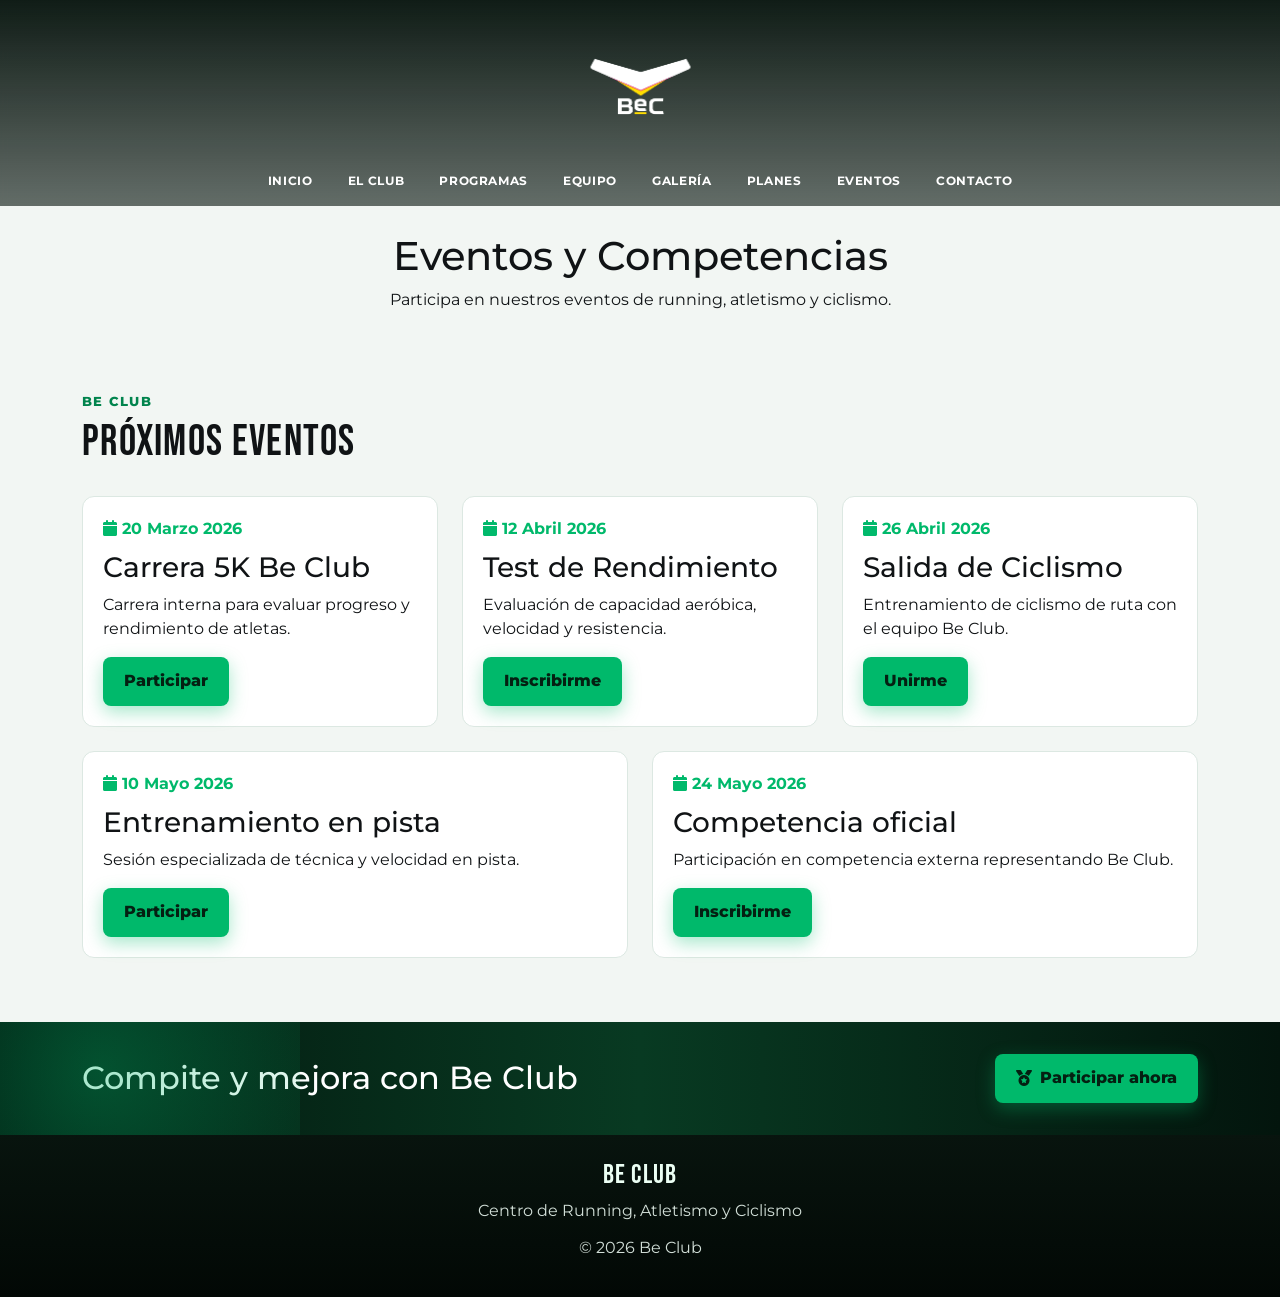
==== eventos.html @ 6abadcc3 "commit" ====
<!DOCTYPE html>
<html lang="es">

<head>

<meta charset="UTF-8">
<meta name="viewport" content="width=device-width, initial-scale=1.0">

<title>Eventos | Be Club</title>

<meta name="description" content="Eventos, competencias y actividades de running, atletismo y ciclismo en Be Club.">

<link href="https://fonts.googleapis.com/css2?family=Bebas+Neue&family=Montserrat:wght@400;500;700;800&display=swap" rel="stylesheet">

<link rel="stylesheet" href="https://cdn.jsdelivr.net/npm/bootstrap@5.3.3/dist/css/bootstrap.min.css">

<link rel="stylesheet" href="https://cdnjs.cloudflare.com/ajax/libs/font-awesome/6.5.2/css/all.min.css">

<link rel="stylesheet" href="style1.css">

<style>

.event-card {

background: white;

padding: 20px;

border-radius: 12px;

border: 1px solid var(--stroke);

transition: 0.3s;

height: 100%;

}

.event-card:hover {

transform: translateY(-5px);

box-shadow: 0 10px 25px rgba(0,0,0,0.1);

}

.event-date {

color: var(--brand);

font-weight: bold;

margin-bottom: 10px;

}

</style>

</head>



<body>



<!-- NAVBAR -->
<header class="navbar">

<div class="logo">

<a href="index.html">

<img src="img/Logo_Final_BeClub-03.png">

</a>

</div>


<nav class="menu">

<ul>

<li><a href="index.html">Inicio</a></li>
<li><a href="info_club.html">El Club</a></li>
<li><a href="servicios.html">Programas</a></li>
<li><a href="instructores.html">Equipo</a></li>
<li><a href="galeria.html">Galería</a></li>
<li><a href="planes.html">Planes</a></li>
<li><a href="eventos.html">Eventos</a></li>
<li><a href="formularios/formulario.html">Contacto</a></li>

</ul>

</nav>

</header>



<!-- HERO -->
<section class="hero-section">

<div class="container text-center">

<h1 style="margin-top:140px;">Eventos y Competencias</h1>

<p>
Participa en nuestros eventos de running, atletismo y ciclismo.
</p>

</div>

</section>



<!-- EVENTOS -->
<section class="section-block">

<div class="container">

<div class="section-header">

<p class="section-tag">Be Club</p>

<h2>Próximos Eventos</h2>

</div>



<div class="row g-4">


<!-- EVENTO 1 -->
<div class="col-md-4">

<div class="event-card">

<div class="event-date">
<i class="fa-solid fa-calendar"></i>
20 Marzo 2026
</div>

<h3>Carrera 5K Be Club</h3>

<p>
Carrera interna para evaluar progreso y rendimiento de atletas.
</p>

<a class="btn-main" href="formularios/formulario.html">
Participar
</a>

</div>

</div>



<!-- EVENTO 2 -->
<div class="col-md-4">

<div class="event-card">

<div class="event-date">
<i class="fa-solid fa-calendar"></i>
12 Abril 2026
</div>

<h3>Test de Rendimiento</h3>

<p>
Evaluación de capacidad aeróbica, velocidad y resistencia.
</p>

<a class="btn-main" href="formularios/formulario.html">
Inscribirme
</a>

</div>

</div>



<!-- EVENTO 3 -->
<div class="col-md-4">

<div class="event-card">

<div class="event-date">
<i class="fa-solid fa-calendar"></i>
26 Abril 2026
</div>

<h3>Salida de Ciclismo</h3>

<p>
Entrenamiento de ciclismo de ruta con el equipo Be Club.
</p>

<a class="btn-main" href="formularios/formulario.html">
Unirme
</a>

</div>

</div>



<!-- EVENTO 4 -->
<div class="col-md-6">

<div class="event-card">

<div class="event-date">
<i class="fa-solid fa-calendar"></i>
10 Mayo 2026
</div>

<h3>Entrenamiento en pista</h3>

<p>
Sesión especializada de técnica y velocidad en pista.
</p>

<a class="btn-main" href="formularios/formulario.html">
Participar
</a>

</div>

</div>



<!-- EVENTO 5 -->
<div class="col-md-6">

<div class="event-card">

<div class="event-date">
<i class="fa-solid fa-calendar"></i>
24 Mayo 2026
</div>

<h3>Competencia oficial</h3>

<p>
Participación en competencia externa representando Be Club.
</p>

<a class="btn-main" href="formularios/formulario.html">
Inscribirme
</a>

</div>

</div>



</div>

</div>

</section>



<!-- CTA -->
<section class="cta-strip">

<div class="container cta-content">

<h2>Compite y mejora con Be Club</h2>

<a class="btn-main" href="formularios/formulario.html">

<i class="fa-solid fa-medal"></i>

Participar ahora

</a>

</div>

</section>



<!-- FOOTER -->
<footer class="site-footer py-4">

<div class="container text-center">

<h5>Be Club</h5>

<p>Centro de Running, Atletismo y Ciclismo</p>

<p>© <span id="year"></span> Be Club</p>

</div>

</footer>



<script>

document.getElementById("year").textContent = new Date().getFullYear();

const navbar = document.querySelector(".navbar");

window.addEventListener("scroll", function(){

navbar.classList.toggle("scrolled", window.scrollY > 20);

});

</script>



</body>
</html>
---- style1.css ----
:root {
    --bg-dark: #09120e;
    --bg-light: #f2f6f3;
    --text-dark: #101315;
    --text-soft: #4c585d;
    --brand: #00b96b;
    --brand-strong: #01844d;
    --card-bg: #ffffff;
    --stroke: #dce8e2;
}

* {
    box-sizing: border-box;
}

html {
    scroll-behavior: smooth;
}

body {
    margin: 0;
    padding: 0;
    font-family: 'Montserrat', sans-serif;
    color: var(--text-dark);
    background: var(--bg-light);
}

img {
    max-width: 100%;
    display: block;
}

section,
footer {
    scroll-margin-top: 92px;
}

.navbar {
    position: fixed;
    top: 0;
    left: 0;
    right: 0;
    z-index: 1000;
    display: flex;
    flex-direction: column;
    align-items: center;
    gap: 0.6rem;
    padding: 0.85rem 1rem;
    background: linear-gradient(180deg, rgba(3, 16, 10, 0.95), rgba(3, 16, 10, 0.6));
    backdrop-filter: blur(4px);
    transition: background-color 0.25s ease, box-shadow 0.25s ease;
}

.navbar.scrolled {
    background: rgba(8, 20, 14, 0.97);
    box-shadow: 0 8px 24px rgba(0, 0, 0, 0.25);
}

.logo img {
    width: 145px;
}

.menu ul {
    list-style: none;
    display: flex;
    flex-wrap: wrap;
    justify-content: center;
    gap: 0.6rem;
    margin: 0;
    padding: 0;
}

.menu a {
    text-decoration: none;
    color: #ffffff;
    font-weight: 700;
    text-transform: uppercase;
    letter-spacing: 0.05em;
    font-size: 0.78rem;
    padding: 0.55rem 0.8rem;
    border-radius: 999px;
    transition: background-color 0.25s ease, color 0.25s ease;
}

.menu a:hover,
.menu a:focus-visible {
    background: var(--brand);
    color: #03120b;
}

.hero-section {
    margin-top: 92px;
}

.carousel-item {
    position: relative;
    min-height: calc(100vh - 92px);
    max-height: 860px;
}

.carousel-item::before {
    content: "";
    position: absolute;
    inset: 0;
    background: linear-gradient(180deg, rgba(0, 0, 0, 0.15) 0%, rgba(0, 0, 0, 0.58) 100%);
    z-index: 1;
}

.carousel-item img {
    width: 100%;
    height: calc(100vh - 92px);
    min-height: 420px;
    object-fit: cover;
}

.carousel-caption {
    z-index: 2;
    bottom: 4rem;
}

.caption-box {
    display: inline-block;
    max-width: 760px;
    background: rgba(8, 18, 13, 0.55);
    border: 1px solid rgba(255, 255, 255, 0.2);
    border-radius: 14px;
    backdrop-filter: blur(3px);
    padding: 1.25rem 1.5rem;
}

.caption-box h1,
.caption-box h2,
.section-header h2,
.feature-card h3,
.coach-card h3,
.store-card h3,
.about h2,
.events h2,
.accordion-button {
    font-family: 'Bebas Neue', sans-serif;
    letter-spacing: 0.03em;
}

.caption-box h1,
.caption-box h2 {
    color: #ffffff;
    font-size: clamp(2rem, 3.8vw, 3.25rem);
    margin-bottom: 0.35rem;
}

.caption-box p {
    color: #edf4ef;
    font-size: clamp(0.95rem, 1.5vw, 1.15rem);
    margin-bottom: 1rem;
}

.btn-main {
    display: inline-flex;
    align-items: center;
    gap: 0.5rem;
    text-decoration: none;
    background: var(--brand);
    color: #042012;
    font-weight: 800;
    padding: 0.72rem 1.25rem;
    border-radius: 8px;
    border: 1px solid transparent;
    transition: transform 0.22s ease, background-color 0.22s ease, color 0.22s ease;
}

.btn-main:hover,
.btn-main:focus-visible {
    transform: translateY(-1px);
    background: var(--brand-strong);
    color: #e9fff3;
}

.cta-strip {
    background: linear-gradient(110deg, #061910 0%, #0e2a1a 45%, #1a3f28 100%);
    color: #ffffff;
    padding: 2rem 1rem;
}

.cta-content {
    display: flex;
    flex-wrap: wrap;
    align-items: center;
    justify-content: space-between;
    gap: 1rem;
}

.cta-content h2 {
    margin: 0;
    font-size: clamp(1.3rem, 3vw, 2rem);
}

.section-block {
    padding: 4rem 0;
}

.light-section {
    background: #ffffff;
}

.section-header {
    margin-bottom: 1.7rem;
}

.section-tag {
    margin: 0;
    text-transform: uppercase;
    letter-spacing: 0.11em;
    color: var(--brand-strong);
    font-size: 0.82rem;
    font-weight: 800;
}

.section-header h2 {
    margin: 0.35rem 0 0;
    font-size: clamp(1.8rem, 4vw, 2.7rem);
}

.feature-card,
.coach-card,
.store-card {
    background: var(--card-bg);
    border: 1px solid var(--stroke);
    border-radius: 14px;
    padding: 1.2rem;
    box-shadow: 0 8px 24px rgba(15, 31, 23, 0.07);
    transition: transform 0.2s ease, box-shadow 0.2s ease;
}

.feature-card:hover,
.coach-card:hover,
.store-card:hover {
    transform: translateY(-4px);
    box-shadow: 0 14px 28px rgba(15, 31, 23, 0.12);
}

.feature-card i {
    color: var(--brand-strong);
    font-size: 1.45rem;
    margin-bottom: 0.65rem;
}

.feature-card h3,
.coach-card h3,
.store-card h3 {
    font-size: 1.5rem;
    margin: 0 0 0.45rem;
}

.feature-card p,
.coach-card p,
.store-card p,
.about p,
.events p,
.events li,
.accordion-body,
.site-footer p {
    color: var(--text-soft);
    margin-bottom: 0.8rem;
}

.feature-card a,
.store-card a {
    color: var(--brand-strong);
    font-weight: 700;
    text-decoration: none;
}

.contenedor-galeria {
    display: flex;
    justify-content: center;
}

.galeria {
    display: flex;
    gap: 0.6rem;
    width: 100%;
    align-items: stretch; /* asegura misma altura */
}

.contenedor-imagen {
    flex: 1;
    height: 360px;
    overflow: hidden;
    border-radius: 12px;
    position: relative;
}

.galeria {
    display: flex;
    gap: 0.4rem;
    width: 100%;
}

.contenedor-imagen figure {
    width: 100%;
    height: 100%;
    margin: 0; /* elimina espacio extra */
}

.contenedor-imagen img {
    width: 100%;
    height: 100%;
    object-fit: cover; /* llena el cuadro sin deformarse */
    object-position: center; /* centra la imagen */
}

.contenedor-imagen {
    flex: 1;
    height: 360px;
    overflow: hidden;
    border-radius: 10px;
    box-shadow: 0 10px 22px rgba(0, 0, 0, 0.2);
    transition: flex 0.38s ease;
}

.contenedor-imagen img {
    width: 100%;
    height: 100%;
    object-fit: cover;
}

.contenedor-imagen:hover {
    flex: 2;
}

.about h2,
.events h2 {
    font-size: clamp(1.8rem, 3.5vw, 2.5rem);
}

.coach-card img {
    width: 100%;
    aspect-ratio: 4 / 3;
    object-fit: cover;
    border-radius: 9px;
    margin-bottom: 0.8rem;
}

.events ul {
    list-style: none;
    padding-left: 0;
    margin-bottom: 1rem;
}

.events li {
    padding-left: 1.5rem;
    position: relative;
}

.events li::before {
    content: "";
    width: 0.55rem;
    height: 0.55rem;
    border-radius: 50%;
    background: var(--brand);
    position: absolute;
    left: 0;
    top: 0.45rem;
}

.store-card .price {
    font-size: 1.1rem;
    font-weight: 800;
    color: #102b1b;
}

.store-card.featured {
    border: 2px solid var(--brand);
}

.accordion-item {
    border: 1px solid var(--stroke);
    margin-bottom: 0.7rem;
    border-radius: 8px;
    overflow: hidden;
}

.accordion-button {
    font-size: 1.35rem;
    background: #ffffff;
    color: #133120;
}

.accordion-button:not(.collapsed) {
    background: #e8f8ef;
    color: #0f2f1d;
}

.accordion-button:focus {
    box-shadow: 0 0 0 0.2rem rgba(0, 185, 107, 0.18);
}

.site-footer {
    background: #0a1610;
    color: #ecfff4;
}

.site-footer h5 {
    font-family: 'Bebas Neue', sans-serif;
    letter-spacing: 0.04em;
    font-size: 1.7rem;
}

.site-footer p,
.site-footer a {
    color: #d2dfd8;
}

.site-footer a {
    text-decoration: none;
}

.site-footer a:hover {
    color: #ffffff;
}

.social-list li {
    margin-bottom: 0.45rem;
}

.social-list i {
    width: 1.1rem;
    margin-right: 0.4rem;
}

.map-frame {
    margin-top: 0.8rem;
    border: 1px solid #284137;
    border-radius: 10px;
    overflow: hidden;
}

.site-footer hr {
    border-color: rgba(255, 255, 255, 0.2);
}

.footer-copy p {
    margin: 0;
}

@media (max-width: 991.98px) {
    .navbar {
        padding: 0.75rem;
    }

    .menu a {
        font-size: 0.72rem;
        padding: 0.45rem 0.7rem;
    }

    .carousel-caption {
        bottom: 2.5rem;
    }

    .caption-box {
        padding: 0.95rem 1.05rem;
    }

    .contenedor-imagen,
    .contenedor-imagen img {
        height: 280px;
    }
}

@media (max-width: 767.98px) {
    .hero-section {
        margin-top: 110px;
    }

    .carousel-item,
    .carousel-item img {
        min-height: 420px;
        height: 420px;
    }

    .carousel-caption {
        display: block !important;
    }

    .caption-box {
        max-width: 90%;
    }

    .cta-content {
        justify-content: center;
        text-align: center;
    }

    .galeria {
        flex-direction: column;
    }

    .contenedor-imagen,
    .contenedor-imagen:hover {
        flex: initial;
        height: 220px;
    }

    .section-block {
        padding: 3rem 0;
    }
}




/* ============================= */
/* HERO IMPACTO PROFESIONAL */
/* ============================= */

.hero-section {

position: relative;

overflow: hidden;

}

/* overlay extra profesional */

.carousel-item::after {

content:"";

position:absolute;

inset:0;

background:

linear-gradient(

180deg,

rgba(0,0,0,0.25) 0%,

rgba(0,0,0,0.55) 50%,

rgba(0,0,0,0.85) 100%

);

z-index:1;

}


/* caption animacion */

.carousel-caption {

z-index:3;

animation: heroFade 1.2s ease;

}


/* caja hero mejorada */

.caption-box {

box-shadow:

0 20px 60px rgba(0,0,0,0.45),

0 0 0 1px rgba(255,255,255,0.05);

}


/* titulo hero impacto */

.caption-box h1 {

font-size: clamp(2.8rem, 6vw, 5rem);

letter-spacing: 0.08em;

text-shadow:

0 4px 20px rgba(0,0,0,0.6);

}


/* texto hero */

.caption-box p {

font-size: clamp(1.1rem, 2vw, 1.4rem);

opacity: 0.95;

}


/* boton hero pro */

.btn-main {

box-shadow:

0 6px 18px rgba(0,185,107,0.35);

}

.btn-main:hover {

box-shadow:

0 10px 28px rgba(0,185,107,0.55);

}


/* ============================= */
/* NAVBAR PROFESIONAL */
/* ============================= */

.navbar {

transition: all 0.3s ease;

}

.navbar.scrolled {

background: rgba(4,14,9,0.98);

box-shadow:

0 6px 24px rgba(0,0,0,0.4);

}


/* ============================= */
/* CTA IMPACTO */
/* ============================= */

.cta-strip {

background:

linear-gradient(

90deg,

#03150d,

#083a22,

#03150d

);

position: relative;

overflow:hidden;

}

.cta-strip::before {

content:"";

position:absolute;

width:400px;

height:400px;

background: radial-gradient(

circle,

rgba(0,185,107,0.35),

transparent

);

top:-150px;

left:-100px;

}


/* ============================= */
/* CARDS PROFESIONALES */
/* ============================= */

.feature-card {

transition: all 0.3s ease;

}

.feature-card:hover {

transform: translateY(-8px) scale(1.02);

box-shadow:

0 20px 50px rgba(0,0,0,0.15);

}


/* ============================= */
/* GALERIA EFECTO PRO */
/* ============================= */

.contenedor-imagen {

transition: all 0.4s ease;

}

.contenedor-imagen:hover {

transform: scale(1.03);

z-index:2;

}


/* ============================= */
/* FOOTER PROFESIONAL */
/* ============================= */

.site-footer {

background:

linear-gradient(

180deg,

#08140e,

#020805

);

}


/* ============================= */
/* ANIMACIONES */
/* ============================= */

@keyframes heroFade {

from {

opacity:0;

transform: translateY(30px);

}

to {

opacity:1;

transform: translateY(0);

}

}


/* ============================= */
/* EFECTO ENTRADA SUAVE */
/* ============================= */

.section-block {

animation: sectionFade 1s ease;

}

@keyframes sectionFade {

from {

opacity:0;

transform: translateY(40px);

}

to {

opacity:1;

transform: translateY(0);

}

}
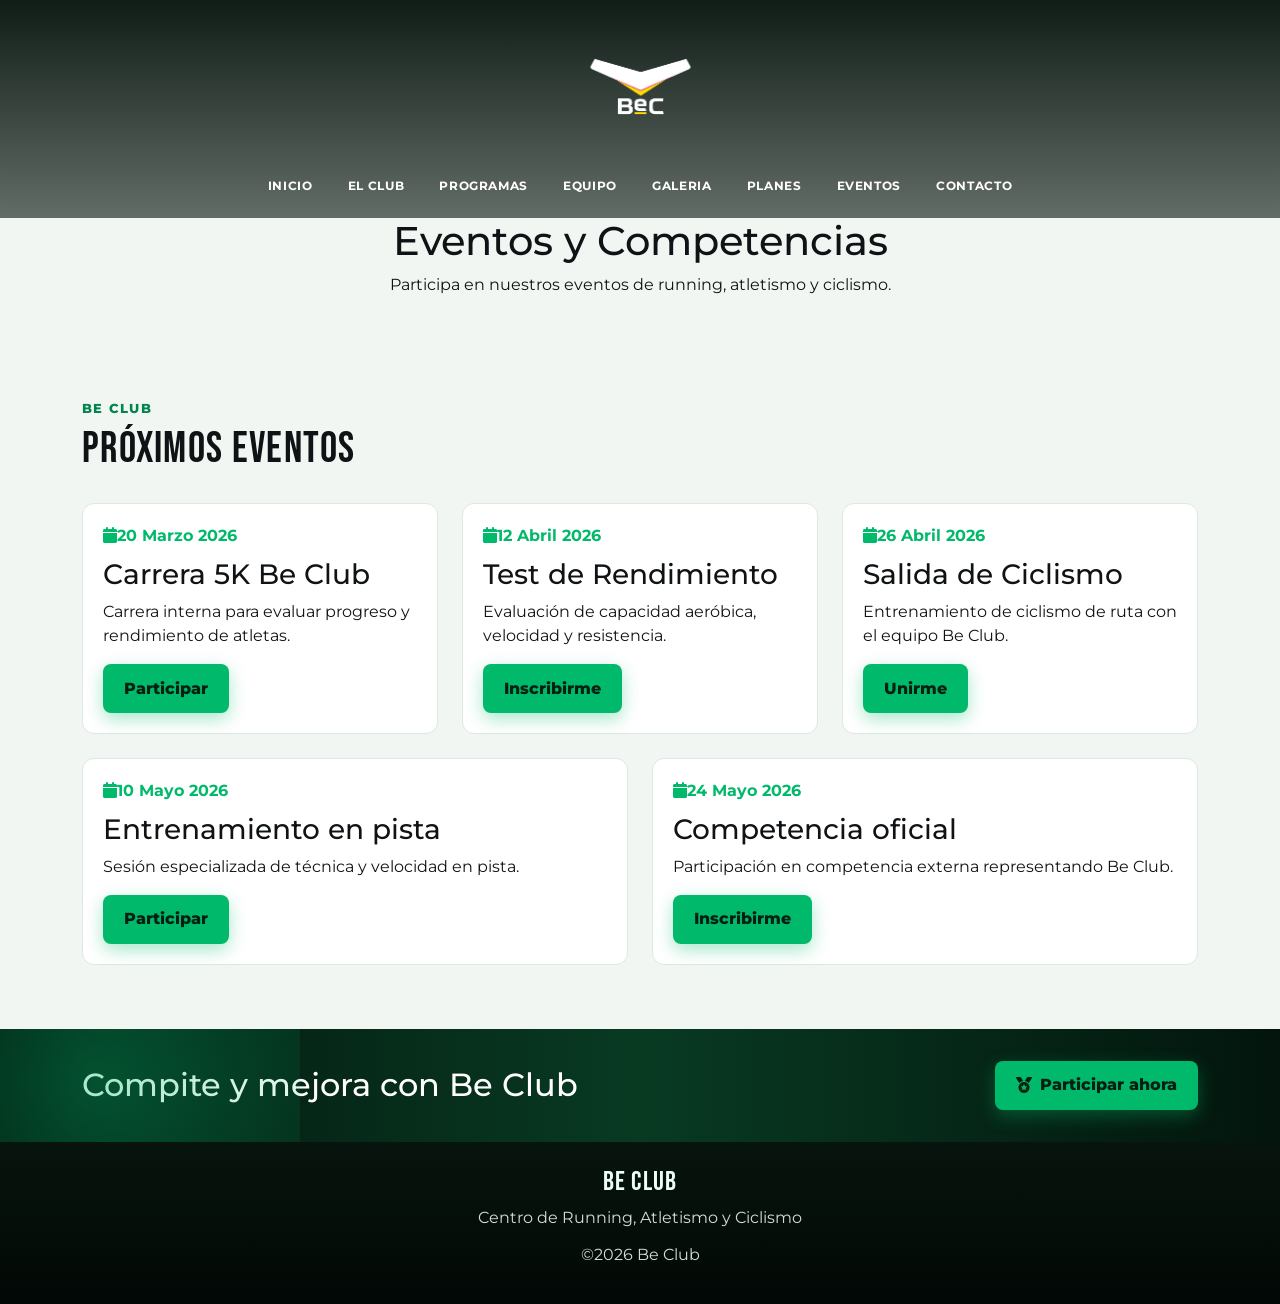
==== commit e4bf71b0: "cambio" ====
--- a/eventos.html
+++ b/eventos.html
@@ -1,21 +1,15 @@
 <!DOCTYPE html>
 <html lang="es">
-
 <head>
-
 <meta charset="UTF-8">
 <meta name="viewport" content="width=device-width, initial-scale=1.0">
 
 <title>Eventos | Be Club</title>
 
 <meta name="description" content="Eventos, competencias y actividades de running, atletismo y ciclismo en Be Club.">
-
 <link href="https://fonts.googleapis.com/css2?family=Bebas+Neue&family=Montserrat:wght@400;500;700;800&display=swap" rel="stylesheet">
-
 <link rel="stylesheet" href="https://cdn.jsdelivr.net/npm/bootstrap@5.3.3/dist/css/bootstrap.min.css">
-
 <link rel="stylesheet" href="https://cdnjs.cloudflare.com/ajax/libs/font-awesome/6.5.2/css/all.min.css">
-
 <link rel="stylesheet" href="style1.css">
 
 <style>
@@ -23,308 +17,153 @@
 .event-card {
 
 background: white;
-
 padding: 20px;
-
 border-radius: 12px;
-
 border: 1px solid var(--stroke);
-
 transition: 0.3s;
-
 height: 100%;
 
 }
 
 .event-card:hover {
-
 transform: translateY(-5px);
-
 box-shadow: 0 10px 25px rgba(0,0,0,0.1);
 
 }
 
 .event-date {
-
 color: var(--brand);
-
 font-weight: bold;
-
 margin-bottom: 10px;
 
 }
-
 </style>
 
 </head>
-
-
-
 <body>
-
-
 
 <!-- NAVBAR -->
 <header class="navbar">
-
-<div class="logo">
-
-<a href="index.html">
-
-<img src="img/Logo_Final_BeClub-03.png">
-
-</a>
-
-</div>
-
-
-<nav class="menu">
-
-<ul>
-
-<li><a href="index.html">Inicio</a></li>
-<li><a href="info_club.html">El Club</a></li>
-<li><a href="servicios.html">Programas</a></li>
-<li><a href="instructores.html">Equipo</a></li>
-<li><a href="galeria.html">Galería</a></li>
-<li><a href="planes.html">Planes</a></li>
-<li><a href="eventos.html">Eventos</a></li>
-<li><a href="formularios/formulario.html">Contacto</a></li>
-
-</ul>
-
-</nav>
-
+    <div class="nav-top">
+        <div class="logo">
+            <a href="index.html"><img src="img/Logo_Final_BeClub-03.png" alt="Be Club"></a>
+        </div>
+        <button class="menu-toggle" type="button" aria-label="Abrir menu" aria-expanded="false" aria-controls="site-menu">
+            <span></span>
+            <span></span>
+            <span></span>
+        </button>
+    </div>
+    
+    <nav class="menu" id="site-menu">
+        <ul>
+            <li><a href="index.html">Inicio</a></li>
+            <li><a href="info_club.html">El Club</a></li>
+            <li><a href="servicios.html">Programas</a></li>
+            <li><a href="instructores.html">Equipo</a></li>
+            <li><a href="galeria.html">Galeria</a></li>
+            <li><a href="planes.html">Planes</a></li>
+            <li><a href="eventos.html">Eventos</a></li>
+            <li><a href="formularios/formulario.html">Contacto</a></li>
+        </ul>
+    </nav>
 </header>
-
-
 
 <!-- HERO -->
 <section class="hero-section">
-
-<div class="container text-center">
-
-<h1 style="margin-top:140px;">Eventos y Competencias</h1>
-
-<p>
-Participa en nuestros eventos de running, atletismo y ciclismo.
-</p>
-
-</div>
-
+    <div class="container text-center">
+        <h1 style="margin-top:140px;">Eventos y Competencias</h1>
+        <p>Participa en nuestros eventos de running, atletismo y ciclismo.</p>
+    </div>
 </section>
 
-
-
 <!-- EVENTOS -->
-<section class="section-block">
-
-<div class="container">
-
-<div class="section-header">
-
-<p class="section-tag">Be Club</p>
-
-<h2>Próximos Eventos</h2>
-
-</div>
-
-
-
-<div class="row g-4">
-
-
-<!-- EVENTO 1 -->
-<div class="col-md-4">
-
-<div class="event-card">
-
-<div class="event-date">
-<i class="fa-solid fa-calendar"></i>
-20 Marzo 2026
-</div>
-
-<h3>Carrera 5K Be Club</h3>
-
-<p>
-Carrera interna para evaluar progreso y rendimiento de atletas.
-</p>
-
-<a class="btn-main" href="formularios/formulario.html">
-Participar
-</a>
-
-</div>
-
-</div>
-
-
-
-<!-- EVENTO 2 -->
-<div class="col-md-4">
-
-<div class="event-card">
-
-<div class="event-date">
-<i class="fa-solid fa-calendar"></i>
-12 Abril 2026
-</div>
-
-<h3>Test de Rendimiento</h3>
-
-<p>
-Evaluación de capacidad aeróbica, velocidad y resistencia.
-</p>
-
-<a class="btn-main" href="formularios/formulario.html">
-Inscribirme
-</a>
-
-</div>
-
-</div>
-
-
-
-<!-- EVENTO 3 -->
-<div class="col-md-4">
-
-<div class="event-card">
-
-<div class="event-date">
-<i class="fa-solid fa-calendar"></i>
-26 Abril 2026
-</div>
-
-<h3>Salida de Ciclismo</h3>
-
-<p>
-Entrenamiento de ciclismo de ruta con el equipo Be Club.
-</p>
-
-<a class="btn-main" href="formularios/formulario.html">
-Unirme
-</a>
-
-</div>
-
-</div>
-
-
-
-<!-- EVENTO 4 -->
-<div class="col-md-6">
-
-<div class="event-card">
-
-<div class="event-date">
-<i class="fa-solid fa-calendar"></i>
-10 Mayo 2026
-</div>
-
-<h3>Entrenamiento en pista</h3>
-
-<p>
-Sesión especializada de técnica y velocidad en pista.
-</p>
-
-<a class="btn-main" href="formularios/formulario.html">
-Participar
-</a>
-
-</div>
-
-</div>
-
-
-
-<!-- EVENTO 5 -->
-<div class="col-md-6">
-
-<div class="event-card">
-
-<div class="event-date">
-<i class="fa-solid fa-calendar"></i>
-24 Mayo 2026
-</div>
-
-<h3>Competencia oficial</h3>
-
-<p>
-Participación en competencia externa representando Be Club.
-</p>
-
-<a class="btn-main" href="formularios/formulario.html">
-Inscribirme
-</a>
-
-</div>
-
-</div>
-
-
-
-</div>
-
-</div>
-
+<section class="section-block"> 
+    <div class="container">
+        <div class="section-header">
+            <p class="section-tag">Be Club</p>
+            <h2>Próximos Eventos</h2>
+        </div>
+        
+        <div class="row g-4">
+        
+            <!-- EVENTO 1 -->
+            <div class="col-md-4">
+                <div class="event-card">
+                    <div class="event-date"><i class="fa-solid fa-calendar"></i>20 Marzo 2026</div>
+                    <h3>Carrera 5K Be Club</h3>
+                    <p>Carrera interna para evaluar progreso y rendimiento de atletas.</p>
+                    <a class="btn-main" href="formularios/formulario.html">Participar</a>
+                </div>
+            </div>
+            
+            <!-- EVENTO 2 -->
+            <div class="col-md-4">
+                <div class="event-card">
+                    <div class="event-date"><i class="fa-solid fa-calendar"></i>12 Abril 2026</div>
+                    <h3>Test de Rendimiento</h3>
+                    <p>Evaluación de capacidad aeróbica, velocidad y resistencia.</p>
+                    <a class="btn-main" href="formularios/formulario.html">Inscribirme</a>
+                </div>
+            </div>
+            
+            <!-- EVENTO 3 -->
+            <div class="col-md-4">
+                <div class="event-card">
+                    <div class="event-date"><i class="fa-solid fa-calendar"></i>26 Abril 2026</div>
+                    <h3>Salida de Ciclismo</h3>
+                    <p>Entrenamiento de ciclismo de ruta con el equipo Be Club.</p>
+                    <a class="btn-main" href="formularios/formulario.html">Unirme</a>
+                </div>
+            </div>
+            
+            <!-- EVENTO 4 -->
+            <div class="col-md-6">
+                <div class="event-card">
+                    <div class="event-date"><i class="fa-solid fa-calendar"></i>10 Mayo 2026</div>
+                    <h3>Entrenamiento en pista</h3>
+                    <p>Sesión especializada de técnica y velocidad en pista.</p>
+                    <a class="btn-main" href="formularios/formulario.html">Participar</a>
+                </div>
+            </div>
+            
+            <!-- EVENTO 5 -->
+            <div class="col-md-6">
+                <div class="event-card">
+                    <div class="event-date"><i class="fa-solid fa-calendar"></i>24 Mayo 2026</div>
+                    <h3>Competencia oficial</h3>
+                    <p>Participación en competencia externa representando Be Club.</p>
+                    <a class="btn-main" href="formularios/formulario.html">Inscribirme</a>
+                </div>
+            </div>
+        </div>  
+    </div>
 </section>
-
-
 
 <!-- CTA -->
 <section class="cta-strip">
-
-<div class="container cta-content">
-
-<h2>Compite y mejora con Be Club</h2>
-
-<a class="btn-main" href="formularios/formulario.html">
-
-<i class="fa-solid fa-medal"></i>
-
-Participar ahora
-
-</a>
-
-</div>
-
+    <div class="container cta-content">
+        <h2>Compite y mejora con Be Club</h2>
+        <a class="btn-main" href="formularios/formulario.html"><i class="fa-solid fa-medal"></i>Participar ahora</a>
+    </div>
 </section>
-
-
 
 <!-- FOOTER -->
 <footer class="site-footer py-4">
-
-<div class="container text-center">
-
-<h5>Be Club</h5>
-
-<p>Centro de Running, Atletismo y Ciclismo</p>
-
-<p>© <span id="year"></span> Be Club</p>
-
-</div>
-
+    <div class="container text-center">
+        <h5>Be Club</h5>
+        <p>Centro de Running, Atletismo y Ciclismo</p>
+        <p>©<span id="year"></span> Be Club</p>
+    </div>
 </footer>
 
-
-
 <script>
-
 document.getElementById("year").textContent = new Date().getFullYear();
-
 const navbar = document.querySelector(".navbar");
-
 window.addEventListener("scroll", function(){
-
 navbar.classList.toggle("scrolled", window.scrollY > 20);
-
 });
-
 </script>
-
-
-
+<script src="navbar-mobile.js"></script>
 </body>
 </html>
--- a/style1.css
+++ b/style1.css
@@ -51,9 +51,56 @@
     transition: background-color 0.25s ease, box-shadow 0.25s ease;
 }
 
+.nav-top {
+    width: 100%;
+    display: flex;
+    align-items: center;
+    justify-content: center;
+    position: relative;
+}
+
 .navbar.scrolled {
     background: rgba(8, 20, 14, 0.97);
     box-shadow: 0 8px 24px rgba(0, 0, 0, 0.25);
+}
+
+.menu-toggle {
+    display: none;
+    align-items: center;
+    justify-content: center;
+    flex-direction: column;
+    gap: 4px;
+    width: 42px;
+    height: 42px;
+    border: 1px solid rgba(255, 255, 255, 0.25);
+    border-radius: 10px;
+    background: rgba(5, 20, 12, 0.72);
+    cursor: pointer;
+    position: absolute;
+    right: 0;
+    top: 50%;
+    transform: translateY(-50%);
+    padding: 0;
+}
+
+.menu-toggle span {
+    width: 18px;
+    height: 2px;
+    border-radius: 4px;
+    background: #ffffff;
+    transition: transform 0.2s ease, opacity 0.2s ease;
+}
+
+.navbar.menu-open .menu-toggle span:nth-child(1) {
+    transform: translateY(6px) rotate(45deg);
+}
+
+.navbar.menu-open .menu-toggle span:nth-child(2) {
+    opacity: 0;
+}
+
+.navbar.menu-open .menu-toggle span:nth-child(3) {
+    transform: translateY(-6px) rotate(-45deg);
 }
 
 .logo img {
@@ -88,8 +135,80 @@
     color: #03120b;
 }
 
+@media (min-width: 992px) {
+    .navbar {
+        flex-direction: column;
+        align-items: center;
+        justify-content: flex-start;
+        gap: 0.6rem;
+        padding: 0.85rem 1rem;
+    }
+
+    .nav-top {
+        width: 100%;
+        min-height: 0;
+        position: relative;
+        justify-content: center;
+    }
+
+    .logo {
+        margin: 0 auto;
+    }
+
+    .menu-toggle {
+        display: none !important;
+    }
+
+    .menu {
+        width: auto;
+        max-height: none !important;
+        opacity: 1 !important;
+        overflow: visible !important;
+        transform: none !important;
+        pointer-events: auto !important;
+        border: 0 !important;
+        border-radius: 0 !important;
+        background: transparent !important;
+        padding: 0 !important;
+        margin-top: 0 !important;
+    }
+
+    .menu ul {
+        display: flex !important;
+        flex-direction: row !important;
+        flex-wrap: wrap !important;
+        justify-content: center !important;
+        overflow: visible !important;
+        gap: 0.6rem;
+        margin: 0;
+        padding: 0;
+    }
+
+    .menu ul li {
+        width: auto;
+        flex: 0 0 auto;
+    }
+
+    .menu a {
+        display: inline-flex;
+        white-space: nowrap;
+        text-align: center;
+        font-size: 0.78rem !important;
+        padding: 0.55rem 0.8rem !important;
+    }
+
+    .hero-section > .container.text-center {
+        padding-top: 13.2rem !important;
+        padding-bottom: 1.4rem;
+    }
+
+    .hero-section h1[style*="margin-top"] {
+        margin-top: 0.35rem !important;
+    }
+}
+
 .hero-section {
-    margin-top: 92px;
+    margin-top: 0;
 }
 
 .carousel-item {
@@ -469,7 +588,7 @@
 
 @media (max-width: 767.98px) {
     .hero-section {
-        margin-top: 110px;
+        margin-top: 0;
     }
 
     .carousel-item,
@@ -522,14 +641,203 @@
 }
 
 /* overlay extra profesional */
-
 .carousel-item::after {
+    content: "";
+    position: absolute;
+    inset: 0;
+    background: linear-gradient(180deg, rgba(0,0,0,0.08) 0%, rgba(0,0,0,0.22) 55%, rgba(0,0,0,0.38) 100%);
+    z-index: 1;
+}
+
+
+/* caption animacion */
+
+.carousel-caption {
+
+z-index:3;
+
+animation: heroFade 1.2s ease;
+
+}
+
+
+/* caja hero mejorada */
+
+.caption-box {
+
+box-shadow:
+
+0 20px 60px rgba(0,0,0,0.45),
+
+0 0 0 1px rgba(255,255,255,0.05);
+
+}
+
+
+/* titulo hero impacto */
+
+.caption-box h1 {
+
+font-size: clamp(2.8rem, 6vw, 5rem);
+
+letter-spacing: 0.08em;
+
+text-shadow:
+
+0 4px 20px rgba(0,0,0,0.6);
+
+}
+
+
+/* texto hero */
+
+.caption-box p {
+
+font-size: clamp(1.1rem, 2vw, 1.4rem);
+
+opacity: 0.95;
+
+}
+
+
+/* boton hero pro */
+
+.btn-main {
+
+box-shadow:
+
+0 6px 18px rgba(0,185,107,0.35);
+
+}
+
+.btn-main:hover {
+
+box-shadow:
+
+0 10px 28px rgba(0,185,107,0.55);
+
+}
+
+
+/* ============================= */
+/* NAVBAR PROFESIONAL */
+/* ============================= */
+
+.navbar {
+
+transition: all 0.3s ease;
+
+}
+
+.navbar.scrolled {
+
+background: rgba(4,14,9,0.98);
+
+box-shadow:
+
+0 6px 24px rgba(0,0,0,0.4);
+
+}
+
+
+/* ============================= */
+/* CTA IMPACTO */
+/* ============================= */
+
+.cta-strip {
+
+background:
+
+linear-gradient(
+
+90deg,
+
+#03150d,
+
+#083a22,
+
+#03150d
+
+);
+
+position: relative;
+
+overflow:hidden;
+
+}
+
+.cta-strip::before {
 
 content:"";
 
 position:absolute;
 
-inset:0;
+width:400px;
+
+height:400px;
+
+background: radial-gradient(
+
+circle,
+
+rgba(0,185,107,0.35),
+
+transparent
+
+);
+
+top:-150px;
+
+left:-100px;
+
+}
+
+
+/* ============================= */
+/* CARDS PROFESIONALES */
+/* ============================= */
+
+.feature-card {
+
+transition: all 0.3s ease;
+
+}
+
+.feature-card:hover {
+
+transform: translateY(-8px) scale(1.02);
+
+box-shadow:
+
+0 20px 50px rgba(0,0,0,0.15);
+
+}
+
+
+/* ============================= */
+/* GALERIA EFECTO PRO */
+/* ============================= */
+
+.contenedor-imagen {
+
+transition: all 0.4s ease;
+
+}
+
+.contenedor-imagen:hover {
+
+transform: scale(1.03);
+
+z-index:2;
+
+}
+
+
+/* ============================= */
+/* FOOTER PROFESIONAL */
+/* ============================= */
+
+.site-footer {
 
 background:
 
@@ -537,220 +845,12 @@
 
 180deg,
 
-rgba(0,0,0,0.25) 0%,
-
-rgba(0,0,0,0.55) 50%,
-
-rgba(0,0,0,0.85) 100%
+#08140e,
+
+#020805
 
 );
 
-z-index:1;
-
-}
-
-
-/* caption animacion */
-
-.carousel-caption {
-
-z-index:3;
-
-animation: heroFade 1.2s ease;
-
-}
-
-
-/* caja hero mejorada */
-
-.caption-box {
-
-box-shadow:
-
-0 20px 60px rgba(0,0,0,0.45),
-
-0 0 0 1px rgba(255,255,255,0.05);
-
-}
-
-
-/* titulo hero impacto */
-
-.caption-box h1 {
-
-font-size: clamp(2.8rem, 6vw, 5rem);
-
-letter-spacing: 0.08em;
-
-text-shadow:
-
-0 4px 20px rgba(0,0,0,0.6);
-
-}
-
-
-/* texto hero */
-
-.caption-box p {
-
-font-size: clamp(1.1rem, 2vw, 1.4rem);
-
-opacity: 0.95;
-
-}
-
-
-/* boton hero pro */
-
-.btn-main {
-
-box-shadow:
-
-0 6px 18px rgba(0,185,107,0.35);
-
-}
-
-.btn-main:hover {
-
-box-shadow:
-
-0 10px 28px rgba(0,185,107,0.55);
-
-}
-
-
-/* ============================= */
-/* NAVBAR PROFESIONAL */
-/* ============================= */
-
-.navbar {
-
-transition: all 0.3s ease;
-
-}
-
-.navbar.scrolled {
-
-background: rgba(4,14,9,0.98);
-
-box-shadow:
-
-0 6px 24px rgba(0,0,0,0.4);
-
-}
-
-
-/* ============================= */
-/* CTA IMPACTO */
-/* ============================= */
-
-.cta-strip {
-
-background:
-
-linear-gradient(
-
-90deg,
-
-#03150d,
-
-#083a22,
-
-#03150d
-
-);
-
-position: relative;
-
-overflow:hidden;
-
-}
-
-.cta-strip::before {
-
-content:"";
-
-position:absolute;
-
-width:400px;
-
-height:400px;
-
-background: radial-gradient(
-
-circle,
-
-rgba(0,185,107,0.35),
-
-transparent
-
-);
-
-top:-150px;
-
-left:-100px;
-
-}
-
-
-/* ============================= */
-/* CARDS PROFESIONALES */
-/* ============================= */
-
-.feature-card {
-
-transition: all 0.3s ease;
-
-}
-
-.feature-card:hover {
-
-transform: translateY(-8px) scale(1.02);
-
-box-shadow:
-
-0 20px 50px rgba(0,0,0,0.15);
-
-}
-
-
-/* ============================= */
-/* GALERIA EFECTO PRO */
-/* ============================= */
-
-.contenedor-imagen {
-
-transition: all 0.4s ease;
-
-}
-
-.contenedor-imagen:hover {
-
-transform: scale(1.03);
-
-z-index:2;
-
-}
-
-
-/* ============================= */
-/* FOOTER PROFESIONAL */
-/* ============================= */
-
-.site-footer {
-
-background:
-
-linear-gradient(
-
-180deg,
-
-#08140e,
-
-#020805
-
-);
-
 }
 
 
@@ -807,4 +907,299 @@
 
 }
 
-}+}
+
+/* ============================= */
+/* RESPONSIVE GLOBAL PROYECTO   */
+/* ============================= */
+
+@media (max-width: 991.98px) {
+    body {
+        overflow-x: hidden;
+    }
+
+    .navbar {
+        align-items: stretch;
+        padding: 0.55rem 0.7rem !important;
+        gap: 0.35rem;
+    }
+
+    .nav-top {
+        justify-content: center;
+        position: relative;
+        min-height: 56px;
+    }
+
+    .logo img {
+        width: 120px !important;
+    }
+
+    .logo {
+        margin: 0 auto;
+    }
+
+    .menu-toggle {
+        display: inline-flex;
+        right: 0.15rem;
+    }
+
+    .menu {
+        width: 100%;
+        max-height: 0;
+        opacity: 0;
+        overflow: hidden;
+        transform: translateY(-8px);
+        transition: max-height 0.28s ease, opacity 0.22s ease, transform 0.28s ease, padding 0.2s ease, border-color 0.2s ease;
+        pointer-events: none;
+        border: 0 solid rgba(255, 255, 255, 0.2);
+        border-radius: 12px;
+        padding: 0;
+    }
+
+    .navbar.menu-open .menu {
+        width: 100%;
+        max-height: 80vh;
+        opacity: 1;
+        transform: translateY(0);
+        pointer-events: auto;
+        border-width: 1px;
+        background: rgba(5, 17, 11, 0.96);
+        padding: 0.32rem;
+        margin-top: 0.1rem;
+    }
+
+    .menu ul {
+        width: 100%;
+        display: flex !important;
+        flex-direction: column !important;
+        flex-wrap: nowrap !important;
+        justify-content: flex-start !important;
+        overflow: visible !important;
+        gap: 0.22rem;
+        padding: 0;
+        margin: 0;
+    }
+
+    .menu ul li {
+        width: 100%;
+        flex: 0 0 auto;
+    }
+
+    .menu a {
+        display: block;
+        width: 100%;
+        white-space: normal;
+        text-align: left;
+        font-size: 0.84rem !important;
+        padding: 0.66rem 0.78rem !important;
+        border-radius: 9px;
+        letter-spacing: 0.04em;
+    }
+
+    .menu a:hover,
+    .menu a:focus-visible {
+        background: rgba(0, 185, 107, 0.92);
+        color: #032013;
+    }
+
+    .hero-section {
+        min-height: auto !important;
+        height: auto !important;
+    }
+
+    .hero-section > .container.text-center {
+        padding-top: 10.2rem;
+        padding-bottom: 1.2rem;
+    }
+
+    .hero-section h1[style*="margin-top"] {
+        margin-top: 0 !important;
+    }
+
+    .hero-section h1 {
+        font-size: clamp(1.8rem, 9vw, 2.5rem);
+        line-height: 1.14;
+    }
+
+    .hero-section p {
+        font-size: 0.95rem;
+    }
+
+    .carousel-item {
+        height: 72vh !important;
+        min-height: 430px !important;
+        max-height: none !important;
+    }
+
+    .carousel-item img {
+        height: 100% !important;
+        min-height: 430px !important;
+        object-fit: cover;
+    }
+
+    .carousel-caption {
+        bottom: 1.2rem !important;
+        left: 0.75rem;
+        right: 0.75rem;
+    }
+
+    .carousel-item::before {
+        background: linear-gradient(180deg, rgba(0, 0, 0, 0.06) 0%, rgba(0, 0, 0, 0.32) 100%) !important;
+    }
+
+    .carousel-item::after {
+        background: linear-gradient(180deg, rgba(0, 0, 0, 0.03) 0%, rgba(0, 0, 0, 0.22) 55%, rgba(0, 0, 0, 0.30) 100%) !important;
+    }
+
+    .caption-box {
+        max-width: 100% !important;
+        padding: 0.85rem 0.95rem !important;
+    }
+
+    .caption-box h1,
+    .caption-box h2 {
+        font-size: clamp(1.7rem, 8.6vw, 2.6rem) !important;
+        letter-spacing: 0.04em !important;
+        margin-bottom: 0.25rem;
+    }
+
+    .caption-box p {
+        font-size: 0.92rem !important;
+        margin-bottom: 0.7rem !important;
+    }
+
+    .btn-main {
+        width: 100%;
+        justify-content: center;
+        font-size: 0.92rem !important;
+        padding: 0.64rem 0.95rem !important;
+    }
+
+    .cta-strip {
+        padding: 2rem 1rem !important;
+    }
+
+    .cta-content {
+        justify-content: center !important;
+        text-align: center;
+        gap: 0.9rem;
+    }
+
+    .cta-strip h2,
+    .cta-content h2 {
+        text-align: center;
+        font-size: clamp(1.25rem, 6.8vw, 1.9rem) !important;
+    }
+
+    .section-block,
+    .club-block {
+        padding: 2.5rem 0 !important;
+    }
+
+    .section-header {
+        margin-bottom: 1rem;
+    }
+
+    .section-header h2 {
+        font-size: clamp(1.5rem, 8vw, 2rem) !important;
+    }
+
+    .section-tag {
+        font-size: 0.72rem !important;
+    }
+
+    .feature-card,
+    .coach-card,
+    .store-card,
+    .event-card,
+    .club-card {
+        padding: 1rem !important;
+        border-radius: 12px;
+    }
+
+    .feature-card h3,
+    .coach-card h3,
+    .store-card h3,
+    .event-card h3,
+    .club-card h3 {
+        font-size: 1.25rem !important;
+    }
+
+    .feature-card p,
+    .coach-card p,
+    .store-card p,
+    .event-card p,
+    .club-card p,
+    .event-date,
+    .plan-features li,
+    .values-list li,
+    .activities-list li,
+    .impact-card li {
+        font-size: 0.93rem !important;
+    }
+
+    .plan-highlight {
+        transform: none !important;
+    }
+
+    .plan-price {
+        font-size: 1.45rem !important;
+        margin: 0.65rem 0 !important;
+    }
+
+    .gallery-grid {
+        grid-template-columns: 1fr !important;
+        gap: 0.8rem !important;
+    }
+
+    .gallery-item img {
+        height: 220px !important;
+    }
+
+    .site-footer {
+        text-align: center;
+        padding-top: 1.3rem !important;
+        padding-bottom: 1.3rem !important;
+    }
+
+    .site-footer .row {
+        gap: 1rem;
+    }
+}
+
+@media (max-width: 575.98px) {
+    .container {
+        padding-left: 1rem !important;
+        padding-right: 1rem !important;
+    }
+
+    .hero-section > .container.text-center {
+        padding-top: 9.2rem;
+        padding-bottom: 1rem;
+    }
+
+    .hero-section h1 {
+        font-size: clamp(1.6rem, 10vw, 2.15rem) !important;
+        line-height: 1.15;
+    }
+
+    .hero-section p {
+        font-size: 0.9rem !important;
+    }
+
+    .carousel-item {
+        height: 66vh !important;
+        min-height: 390px !important;
+    }
+
+    .carousel-item img {
+        min-height: 390px !important;
+    }
+
+    .club-hero,
+    .club-hero img {
+        min-height: 390px !important;
+        height: 390px !important;
+    }
+}
+
